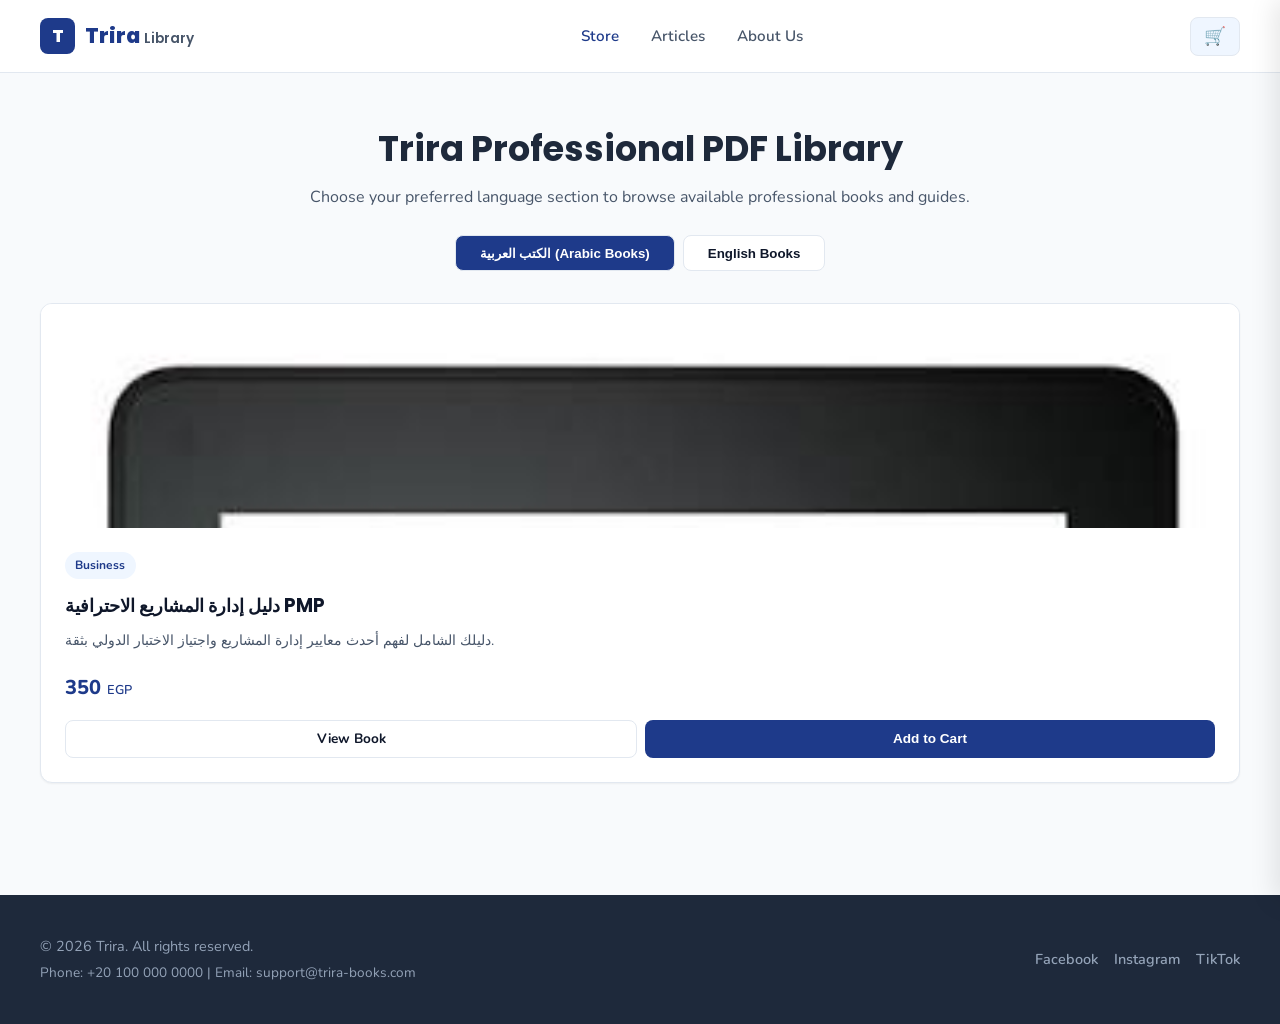
==== index.html @ 83dede48 "Add files via upload" ====
<!DOCTYPE html>
<html lang="en">
<head>
  <meta charset="UTF-8">
  <meta name="viewport" content="width=device-width, initial-scale=1.0">
  <title>Trira — Professional Digital PDF Library</title>
  <link rel="icon" type="image/svg+xml" href="favicon.svg">
  <link rel="preconnect" href="https://fonts.googleapis.com">
  <link rel="preconnect" href="https://fonts.gstatic.com" crossorigin>
  <link href="https://fonts.googleapis.com/css2?family=Nunito:wght@400;600;700;800&family=Poppins:wght@600;700;800&display=swap" rel="stylesheet">
  <link rel="stylesheet" href="css/style.css">
</head>
<body>
<header class="header">
    <div class="header__inner">
      <a href="index.html" class="logo" style="display: flex; align-items: center; gap: 0.6rem; text-decoration: none;">
        <div style="width: 2.2rem; height: 2.2rem; background: var(--teal); color: #fff; display: grid; place-items: center; border-radius: 0.5rem; font-weight: 800; font-size: 1.1rem; font-family: var(--font-heading);">T</div>
        <div style="font-size: 1.3rem; font-weight: 800; color: var(--teal); font-family: var(--font-heading);">Trira <span style="font-weight: 600; font-size: 0.85rem; color: var(--ink-soft);">Library</span></div>
      </a>
      <nav class="nav">
        <a href="index.html" class="is-active">Store</a>
        <a href="articles.html">Articles</a>
        <a href="about.html">About Us</a>
      </nav>
      <div class="header__actions">
        <button type="button" class="icon-btn" data-cart-toggle aria-label="Open cart">
          🛒 <span class="cart-count" style="display:none;">0</span>
        </button>
      </div>
    </div>
  </header>  <main class="section">
    <div class="container">
      <header class="page-hero" style="text-align: center; margin-bottom: 2rem;">
        <h1>Trira Professional PDF Library</h1>
        <p>Choose your preferred language section to browse available professional books and guides.</p>
        
        <!-- Language Switcher Tabs -->
        <div class="filters" style="justify-content: center; margin-top: 1.5rem; display: flex; gap: 0.5rem;">
          <button type="button" class="filter-btn is-active" id="btnAr" onclick="switchLang('ar', this)" style="padding: 0.6rem 1.5rem; border-radius: var(--radius-sm); font-weight: 700; cursor: pointer; border: 1px solid var(--line); background: var(--teal); color: #fff;">الكتب العربية (Arabic Books)</button>
          <button type="button" class="filter-btn" id="btnEn" onclick="switchLang('en', this)" style="padding: 0.6rem 1.5rem; border-radius: var(--radius-sm); font-weight: 700; cursor: pointer; border: 1px solid var(--line); background: #fff; color: var(--ink);">English Books</button>
        </div>
      </header>

      <!-- Books Grid -->
      <div class="grid grid--3" id="booksGrid">
        <!-- Books rendered dynamically -->
      </div>
    </div>
  </main>

  <!-- Cart Drawer -->
  <div class="drawer-overlay" id="drawerOverlay"></div>
  <aside class="cart-drawer" id="cartDrawer" aria-label="Shopping Cart" aria-hidden="true">
    <div class="cart-drawer__head">
      <h3>Your Cart</h3>
      <button type="button" class="icon-btn" id="closeCart">✕</button>
    </div>
    <div class="cart-drawer__list" id="cartList"></div>
    <div class="cart-drawer__foot" id="cartFoot" style="display: none;">
      <div class="cart-total">
        <span>Subtotal</span>
        <span id="cartTotal">0 EGP</span>
      </div>
      <button type="button" class="btn btn--primary" id="checkoutBtn">Place Order & Send Request</button>
    </div>
  </aside>

  <footer class="footer">
    <div class="container" style="display: flex; justify-content: space-between; align-items: center; flex-wrap: wrap; gap: 1rem;">
      <div>
        <p>© 2026 Trira. All rights reserved.</p>
        <p style="font-size: 0.85rem; margin-top: 0.25rem;">Phone: <span data-footer-phone></span> | Email: <span data-footer-email></span></p>
      </div>
      <div style="display: flex; gap: 1rem; align-items: center;">
        <a data-social-fb href="#" target="_blank" style="color: #94A3B8; text-decoration: none; font-weight: 600;">Facebook</a>
        <a data-social-ig href="#" target="_blank" style="color: #94A3B8; text-decoration: none; font-weight: 600;">Instagram</a>
        <a data-social-tt href="#" target="_blank" style="color: #94A3B8; text-decoration: none; font-weight: 600;">TikTok</a>
      </div>
    </div>
  </footer>

  <script src="js/data.js"></script>
  <script src="js/main.js"></script>
  <script>
    function switchLang(lang, btn) {
      document.querySelectorAll(".filter-btn").forEach(b => {
        b.classList.remove("is-active");
        b.style.background = "#fff";
        b.style.color = "var(--ink)";
      });
      btn.classList.add("is-active");
      btn.style.background = "var(--teal)";
      btn.style.color = "#fff";
      
      if (typeof window.renderBooksByLang === "function") {
        window.renderBooksByLang(lang);
      }
    }
  </script>
</body>
</html>
---- css/style.css ----
:root {
  --teal: #1E3A8A;
  --teal-dark: #1E293B;
  --teal-light: #EFF6FF;
  --accent: #3B82F6;
  --ink: #0F172A;
  --ink-soft: #475569;
  --bg: #F8FAFC;
  --bg-alt: #FFFFFF;
  --line: #E2E8F0;
  --radius: 0.75rem;
  --radius-sm: 0.5rem;
  --shadow-sm: 0 1px 2px 0 rgba(0, 0, 0, 0.05);
  --shadow: 0 10px 15px -3px rgba(0, 0, 0, 0.1);
  --font-heading: 'Poppins', sans-serif;
  --font-body: 'Nunito', sans-serif;
}

* { box-sizing: border-box; margin: 0; padding: 0; }
body {
  font-family: var(--font-body);
  background-color: var(--bg);
  color: var(--ink);
  line-height: 1.6;
}

.container { width: min(100% - 2.5rem, 1200px); margin-inline: auto; }

.header {
  background: var(--bg-alt);
  border-bottom: 1px solid var(--line);
  position: sticky;
  top: 0;
  z-index: 50;
}
.header__inner {
  display: flex;
  align-items: center;
  justify-content: space-between;
  height: 4.5rem;
  width: min(100% - 2.5rem, 1200px);
  margin-inline: auto;
}
.logo { font-weight: 800; font-size: 1.25rem; color: var(--teal); text-decoration: none; display: flex; align-items: center; gap: 0.5rem; }
.nav { display: flex; gap: 2rem; }
.nav a { color: var(--ink-soft); text-decoration: none; font-weight: 600; font-size: 0.95rem; transition: color 0.2s; }
.nav a:hover, .nav a.is-active { color: var(--teal); }

.header__actions { display: flex; gap: 1rem; align-items: center; }
.icon-btn { background: var(--teal-light); border: 1px solid var(--line); padding: 0.5rem 0.8rem; border-radius: var(--radius-sm); cursor: pointer; font-size: 1.1rem; position: relative; }
.cart-count { position: absolute; top: -5px; right: -5px; background: var(--teal); color: #fff; font-size: 0.7rem; width: 1.2rem; height: 1.2rem; display: grid; place-items: center; border-radius: 999px; font-weight: 700; }

.section { padding: 3rem 0; }
.page-hero h1 { font-family: var(--font-heading); font-size: 2.2rem; color: var(--teal-dark); margin-bottom: 0.5rem; }
.page-hero p { color: var(--ink-soft); }

.grid { display: grid; gap: 1.5rem; }
.grid--3 { grid-template-columns: repeat(auto-fit, minmax(300px, 1fr)); }

.product-card {
  background: var(--bg-alt);
  border: 1px solid var(--line);
  border-radius: var(--radius);
  overflow: hidden;
  display: flex;
  flex-direction: column;
  transition: transform 0.2s, box-shadow 0.2s;
  box-shadow: var(--shadow-sm);
}
.product-card:hover { transform: translateY(-3px); box-shadow: var(--shadow); }
.product-card__media { height: 14rem; background: var(--teal-light); display: grid; place-items: center; overflow: hidden; }
.product-card__media img { width: 100%; height: 100%; object-fit: cover; }
.product-card__body { padding: 1.5rem; display: flex; flex-direction: column; flex-grow: 1; }
.badge { display: inline-block; padding: 0.25rem 0.65rem; border-radius: 999px; background: var(--teal-light); color: var(--teal); font-size: 0.75rem; font-weight: 700; width: max-content; margin-bottom: 0.75rem; }
.product-card__body h3 { font-family: var(--font-heading); font-size: 1.15rem; margin-bottom: 0.5rem; color: var(--ink); }
.product-card__body p { color: var(--ink-soft); font-size: 0.9rem; margin-bottom: 1.25rem; flex-grow: 1; }
.product-card__price { font-size: 1.25rem; font-weight: 800; color: var(--teal); margin-bottom: 1rem; }
.product-card__price small { font-size: 0.8rem; font-weight: 600; }

.btn { display: inline-flex; align-items: center; justify-content: center; padding: 0.65rem 1.25rem; border-radius: var(--radius-sm); font-weight: 700; font-size: 0.9rem; cursor: pointer; border: 0; text-decoration: none; transition: background 0.2s; }
.btn--primary { background: var(--teal); color: #FFFFFF; }
.btn--primary:hover { background: var(--teal-dark); }
.btn--ghost { background: transparent; border: 1px solid var(--line); color: var(--ink); }
.btn--ghost:hover { background: var(--teal-light); border-color: var(--teal); color: var(--teal); }
.btn--sm { padding: 0.45rem 0.9rem; font-size: 0.85rem; }

.cart-drawer { position: fixed; inset: 0 auto 0 100%; width: min(100%, 400px); background: #fff; z-index: 100; box-shadow: -5px 0 25px rgba(0,0,0,0.1); transition: transform 0.3s ease; display: flex; flex-direction: column; }
.cart-drawer.is-open { transform: translateX(-100%); }
.drawer-overlay { position: fixed; inset: 0; background: rgba(15, 23, 42, 0.4); display: none; z-index: 90; backdrop-filter: blur(4px); }
.drawer-overlay.is-open { display: block; }
.cart-drawer__head { padding: 1.25rem 1.5rem; border-bottom: 1px solid var(--line); display: flex; justify-content: space-between; align-items: center; }
.cart-drawer__list { padding: 1.5rem; overflow-y: auto; flex-grow: 1; }
.cart-item { display: flex; gap: 1rem; margin-bottom: 1rem; padding-bottom: 1rem; border-bottom: 1px solid var(--line); align-items: center; }
.cart-item img { width: 3.5rem; height: 3.5rem; object-fit: cover; border-radius: 4px; }
.cart-item h4 { font-size: 0.95rem; margin-bottom: 0.2rem; }
.cart-drawer__foot { padding: 1.5rem; border-top: 1px solid var(--line); background: var(--bg); display: grid; gap: 1rem; }
.cart-total { display: flex; justify-content: space-between; font-weight: 800; font-size: 1.1rem; }
.qty { display: flex; align-items: center; gap: 0.5rem; margin-top: 0.4rem; }
.btn-qty { width: 1.5rem; height: 1.5rem; background: #fff; border: 1px solid var(--line); border-radius: 4px; cursor: pointer; font-weight: 700; }

.footer { background: var(--teal-dark); color: #94A3B8; padding: 2.5rem 0; margin-top: 4rem; font-size: 0.9rem; }
.footer__copy { display: flex; justify-content: space-between; align-items: center; }
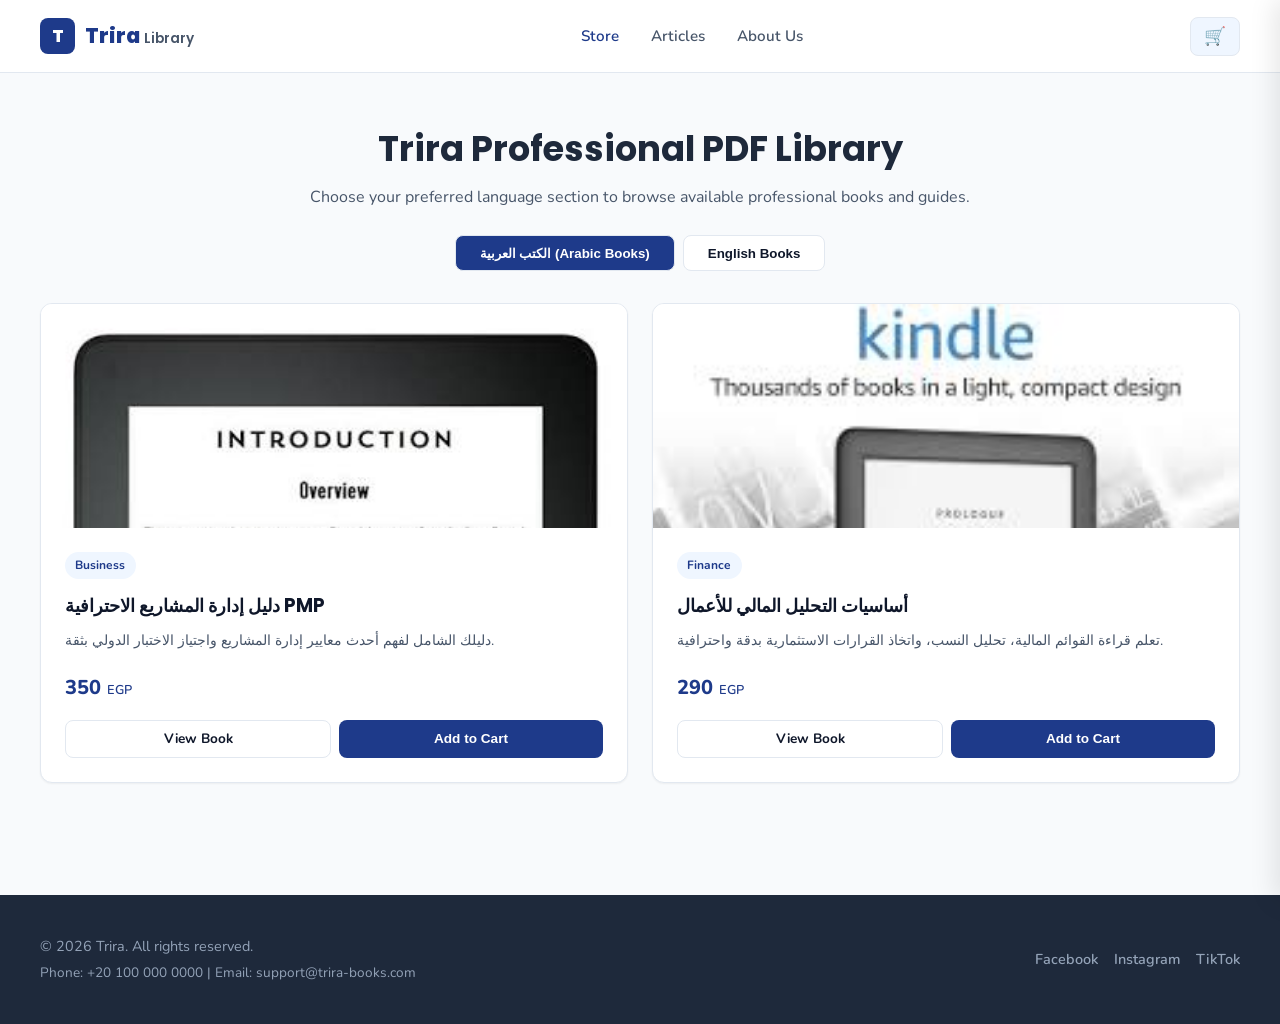
==== commit 8d157b82: "Add files via upload" ====
--- a/index.html
+++ b/index.html
@@ -11,7 +11,8 @@
   <link rel="stylesheet" href="css/style.css">
 </head>
 <body>
-<header class="header">
+  <!-- Header -->
+  <header class="header">
     <div class="header__inner">
       <a href="index.html" class="logo" style="display: flex; align-items: center; gap: 0.6rem; text-decoration: none;">
         <div style="width: 2.2rem; height: 2.2rem; background: var(--teal); color: #fff; display: grid; place-items: center; border-radius: 0.5rem; font-weight: 800; font-size: 1.1rem; font-family: var(--font-heading);">T</div>
@@ -28,7 +29,9 @@
         </button>
       </div>
     </div>
-  </header>  <main class="section">
+  </header>
+
+  <main class="section">
     <div class="container">
       <header class="page-hero" style="text-align: center; margin-bottom: 2rem;">
         <h1>Trira Professional PDF Library</h1>
@@ -65,6 +68,7 @@
     </div>
   </aside>
 
+  <!-- Footer -->
   <footer class="footer">
     <div class="container" style="display: flex; justify-content: space-between; align-items: center; flex-wrap: wrap; gap: 1rem;">
       <div>
@@ -88,10 +92,11 @@
         b.style.background = "#fff";
         b.style.color = "var(--ink)";
       });
-      btn.classList.add("is-active");
-      btn.style.background = "var(--teal)";
-      btn.style.color = "#fff";
-      
+      if (btn) {
+        btn.classList.add("is-active");
+        btn.style.background = "var(--teal)";
+        btn.style.color = "#fff";
+      }
       if (typeof window.renderBooksByLang === "function") {
         window.renderBooksByLang(lang);
       }
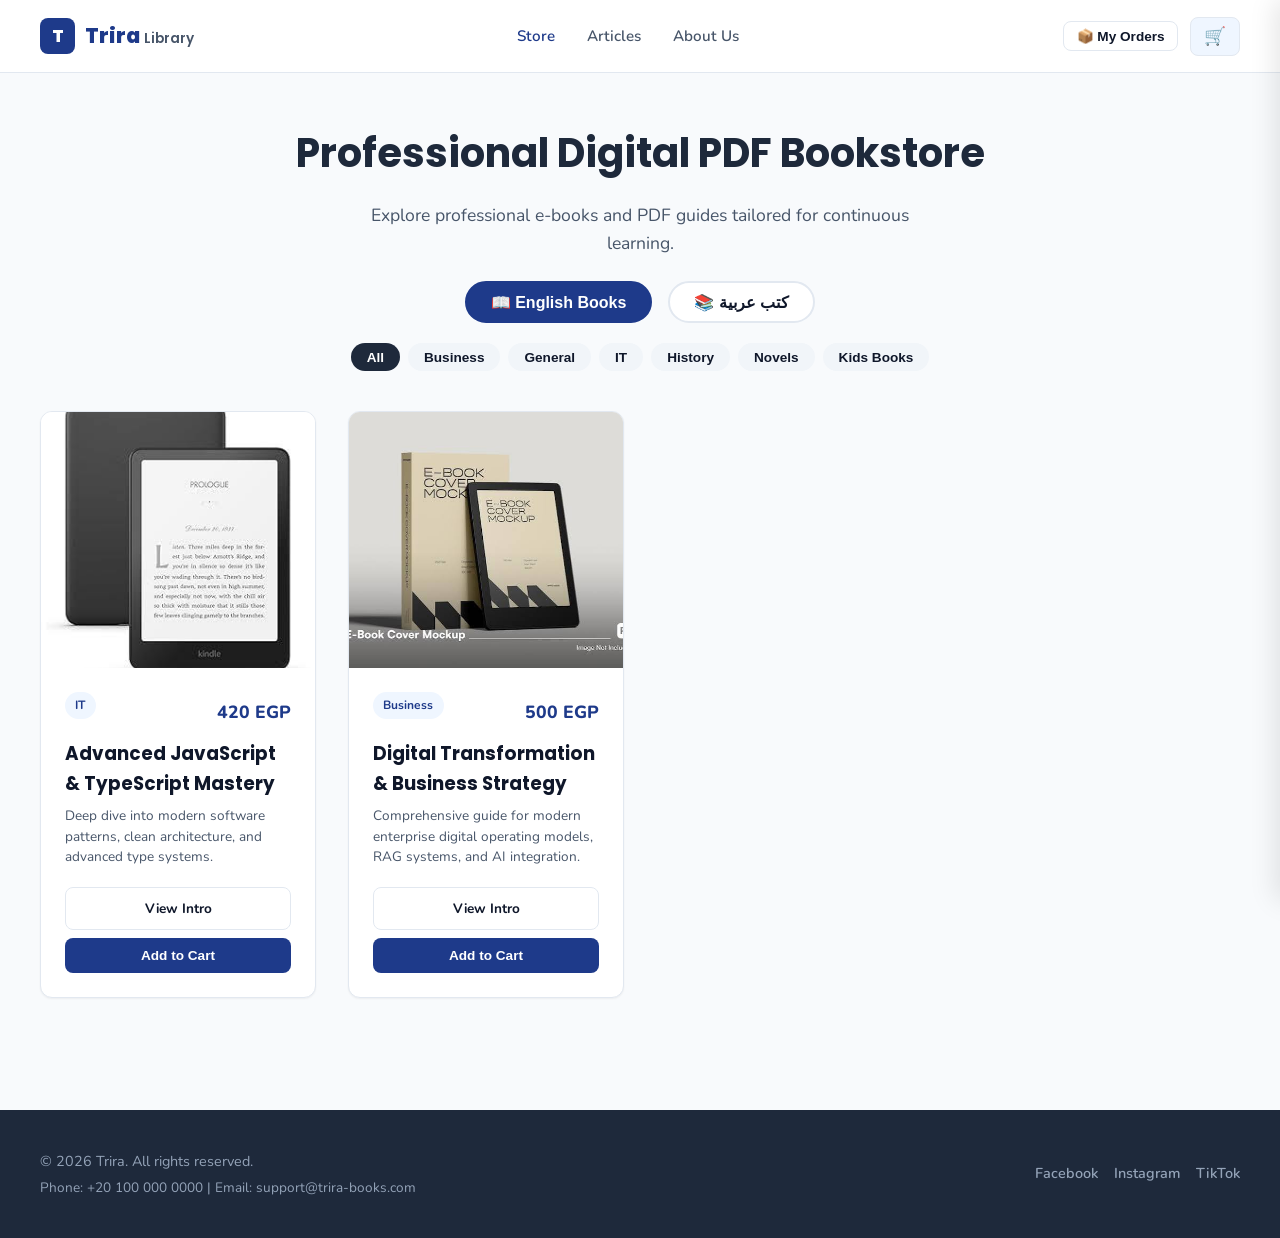
==== commit b4f91112: "Add files via upload" ====
--- a/index.html
+++ b/index.html
@@ -3,7 +3,7 @@
 <head>
   <meta charset="UTF-8">
   <meta name="viewport" content="width=device-width, initial-scale=1.0">
-  <title>Trira — Professional Digital PDF Library</title>
+  <title>Trira Library — Professional PDF Digital Library & Books</title>
   <link rel="icon" type="image/svg+xml" href="favicon.svg">
   <link rel="preconnect" href="https://fonts.googleapis.com">
   <link rel="preconnect" href="https://fonts.gstatic.com" crossorigin>
@@ -23,7 +23,8 @@
         <a href="articles.html">Articles</a>
         <a href="about.html">About Us</a>
       </nav>
-      <div class="header__actions">
+      <div class="header__actions" style="display: flex; gap: 0.75rem; align-items: center;">
+        <button type="button" class="btn btn--ghost" onclick="showMyOrdersModal()" style="font-size: 0.85rem; padding: 0.4rem 0.8rem;">📦 My Orders</button>
         <button type="button" class="icon-btn" data-cart-toggle aria-label="Open cart">
           🛒 <span class="cart-count" style="display:none;">0</span>
         </button>
@@ -31,22 +32,30 @@
     </div>
   </header>
 
-  <main class="section">
+  <!-- Hero Section -->
+  <section class="section" style="padding-top: 3rem; padding-bottom: 1.5rem; text-align: center;">
     <div class="container">
-      <header class="page-hero" style="text-align: center; margin-bottom: 2rem;">
-        <h1>Trira Professional PDF Library</h1>
-        <p>Choose your preferred language section to browse available professional books and guides.</p>
-        
-        <!-- Language Switcher Tabs -->
-        <div class="filters" style="justify-content: center; margin-top: 1.5rem; display: flex; gap: 0.5rem;">
-          <button type="button" class="filter-btn is-active" id="btnAr" onclick="switchLang('ar', this)" style="padding: 0.6rem 1.5rem; border-radius: var(--radius-sm); font-weight: 700; cursor: pointer; border: 1px solid var(--line); background: var(--teal); color: #fff;">الكتب العربية (Arabic Books)</button>
-          <button type="button" class="filter-btn" id="btnEn" onclick="switchLang('en', this)" style="padding: 0.6rem 1.5rem; border-radius: var(--radius-sm); font-weight: 700; cursor: pointer; border: 1px solid var(--line); background: #fff; color: var(--ink);">English Books</button>
-        </div>
-      </header>
-
-      <!-- Books Grid -->
-      <div class="grid grid--3" id="booksGrid">
-        <!-- Books rendered dynamically -->
+      <h1 style="font-size: 2.5rem; font-family: var(--font-heading); color: var(--teal-dark); margin-bottom: 1rem;">Professional Digital PDF Bookstore</h1>
+      <p style="color: var(--ink-soft); font-size: 1.1rem; max-width: 600px; margin: 0 auto 1.5rem;">Explore professional e-books and PDF guides tailored for continuous learning.</p>
+      
+      <!-- Language Filter Buttons -->
+      <div style="display: flex; justify-content: center; gap: 1rem; margin-top: 1.5rem;">
+        <button type="button" class="filter-lang-btn is-active" onclick="setLanguageFilter('en', this)" style="padding: 0.6rem 1.5rem; border-radius: 2rem; border: 2px solid var(--teal); background: var(--teal); color: #fff; font-weight: 700; cursor: pointer; font-size: 1rem;">📖 English Books</button>
+        <button type="button" class="filter-lang-btn" onclick="setLanguageFilter('ar', this)" style="padding: 0.6rem 1.5rem; border-radius: 2rem; border: 2px solid var(--line); background: #fff; color: var(--ink); font-weight: 700; cursor: pointer; font-size: 1rem;">📚 كتب عربية</button>
+      </div>
+
+      <!-- Category Filter Bar -->
+      <div id="categoryFilterBar" style="display: flex; justify-content: center; gap: 0.5rem; flex-wrap: wrap; margin-top: 1.25rem;">
+        <!-- Dynamic Category Pills -->
+      </div>
+    </div>
+  </section>
+
+  <!-- Store Products Grid -->
+  <main class="section" style="padding-top: 1rem;">
+    <div class="container">
+      <div id="productsGrid" style="display: grid; grid-template-columns: repeat(auto-fill, minmax(260px, 1fr)); gap: 2rem;">
+        <!-- Rendered dynamically -->
       </div>
     </div>
   </main>
@@ -83,24 +92,116 @@
     </div>
   </footer>
 
-  <script src="js/data.js"></script>
-  <script src="js/main.js"></script>
+  <script src="js/data.js?v=2.7"></script>
+  <script src="js/main.js?v=2.7"></script>
   <script>
-    function switchLang(lang, btn) {
-      document.querySelectorAll(".filter-btn").forEach(b => {
-        b.classList.remove("is-active");
-        b.style.background = "#fff";
-        b.style.color = "var(--ink)";
+    let activeLang = 'en';
+    let activeCategory = 'all';
+
+    const categoriesMap = {
+      ar: [
+        { id: 'all', label: 'الكل' },
+        { id: 'Business', label: 'إدارة الأعمال' },
+        { id: 'General', label: 'عام' },
+        { id: 'IT', label: 'تكنولوجيا المعلومات' },
+        { id: 'History', label: 'تاريخ' },
+        { id: 'Novels', label: 'روايات' },
+        { id: 'Kids Books', label: 'كتب أطفال' }
+      ],
+      en: [
+        { id: 'all', label: 'All' },
+        { id: 'Business', label: 'Business' },
+        { id: 'General', label: 'General' },
+        { id: 'IT', label: 'IT' },
+        { id: 'History', label: 'History' },
+        { id: 'Novels', label: 'Novels' },
+        { id: 'Kids Books', label: 'Kids Books' }
+      ]
+    };
+
+    function setLanguageFilter(lang, btn) {
+      activeLang = lang;
+      activeCategory = 'all';
+      
+      document.querySelectorAll('.filter-lang-btn').forEach(b => {
+        b.style.background = '#fff';
+        b.style.color = 'var(--ink)';
+        b.style.borderColor = 'var(--line)';
       });
-      if (btn) {
-        btn.classList.add("is-active");
-        btn.style.background = "var(--teal)";
-        btn.style.color = "#fff";
+      btn.style.background = 'var(--teal)';
+      btn.style.color = '#fff';
+      btn.style.borderColor = 'var(--teal)';
+
+      renderCategoryPills();
+      renderFilteredProducts();
+    }
+
+    function setCategoryFilter(cat, btn) {
+      activeCategory = cat;
+      document.querySelectorAll('.cat-pill').forEach(p => {
+        p.style.background = '#f1f5f9';
+        p.style.color = 'var(--ink)';
+      });
+      btn.style.background = 'var(--teal-dark)';
+      btn.style.color = '#fff';
+      renderFilteredProducts();
+    }
+
+    function renderCategoryPills() {
+      const bar = document.getElementById("categoryFilterBar");
+      const cats = categoriesMap[activeLang] || [];
+
+      bar.innerHTML = cats.map(c => `
+        <button type="button" class="cat-pill" onclick="setCategoryFilter('${c.id}', this)" style="padding: 0.4rem 1rem; border-radius: 1.5rem; border: none; background: ${c.id === activeCategory ? 'var(--teal-dark)' : '#f1f5f9'}; color: ${c.id === activeCategory ? '#fff' : 'var(--ink)'}; font-size: 0.85rem; font-weight: 600; cursor: pointer; transition: all 0.2s;">
+          ${c.label}
+        </button>
+      `).join("");
+    }
+
+    function renderFilteredProducts() {
+      const grid = document.getElementById("productsGrid");
+      if (!grid) return;
+
+      const products = typeof getProducts === "function" ? getProducts() : [];
+      let filtered = products.filter(p => (p.lang || 'en') === activeLang);
+
+      if (activeCategory !== 'all') {
+        filtered = filtered.filter(p => p.category === activeCategory);
       }
-      if (typeof window.renderBooksByLang === "function") {
-        window.renderBooksByLang(lang);
+
+      if (filtered.length === 0) {
+        grid.innerHTML = `<p style="text-align:center; color:var(--ink-soft); grid-column:1/-1; padding:3rem;">No books available in this section.</p>`;
+        return;
       }
-    }
+
+      grid.innerHTML = filtered.map(p => `
+        <article class="product-card" style="display:flex; flex-direction:column;">
+          <a href="product.html?id=${p.id}" class="product-card__media" style="height: 16rem; display: block;">
+            <img src="${p.image}" alt="${p.title}" loading="lazy" style="width:100%; height:100%; object-fit:cover;">
+          </a>
+          <div class="product-card__body" style="padding: 1.5rem; display:flex; flex-direction:column; flex:1;">
+            <div style="display:flex; justify-content:space-between; align-items:center; margin-bottom: 0.5rem;">
+              <span class="badge">${p.category || 'General'}</span>
+              <span style="font-weight:800; color:var(--teal); font-size:1.1rem;">${p.price} EGP</span>
+            </div>
+            <h3 style="font-size: 1.15rem; margin-bottom: 0.5rem; font-family:var(--font-heading);">
+              <a href="product.html?id=${p.id}" style="color:inherit; text-decoration:none;">${p.title}</a>
+            </h3>
+            <p style="color:var(--ink-soft); font-size:0.85rem; margin-bottom: 1.25rem; line-height:1.5;">${p.introduction || p.description || ''}</p>
+            
+            <div style="display:flex; flex-direction:column; gap:0.5rem; margin-top:auto;">
+              <a href="product.html?id=${p.id}" class="btn btn--ghost" style="width:100%; text-align:center; padding: 0.6rem; font-size: 0.85rem; text-decoration:none;">View Intro</a>
+              <button type="button" class="btn btn--primary" onclick="addToCart(${p.id})" style="width:100%; padding: 0.6rem; font-size: 0.85rem;">Add to Cart</button>
+            </div>
+          </div>
+        </article>
+      `).join("");
+    }
+
+    window.addEventListener('DOMContentLoaded', () => {
+      renderCategoryPills();
+      renderFilteredProducts();
+    });
   </script>
 </body>
 </html>
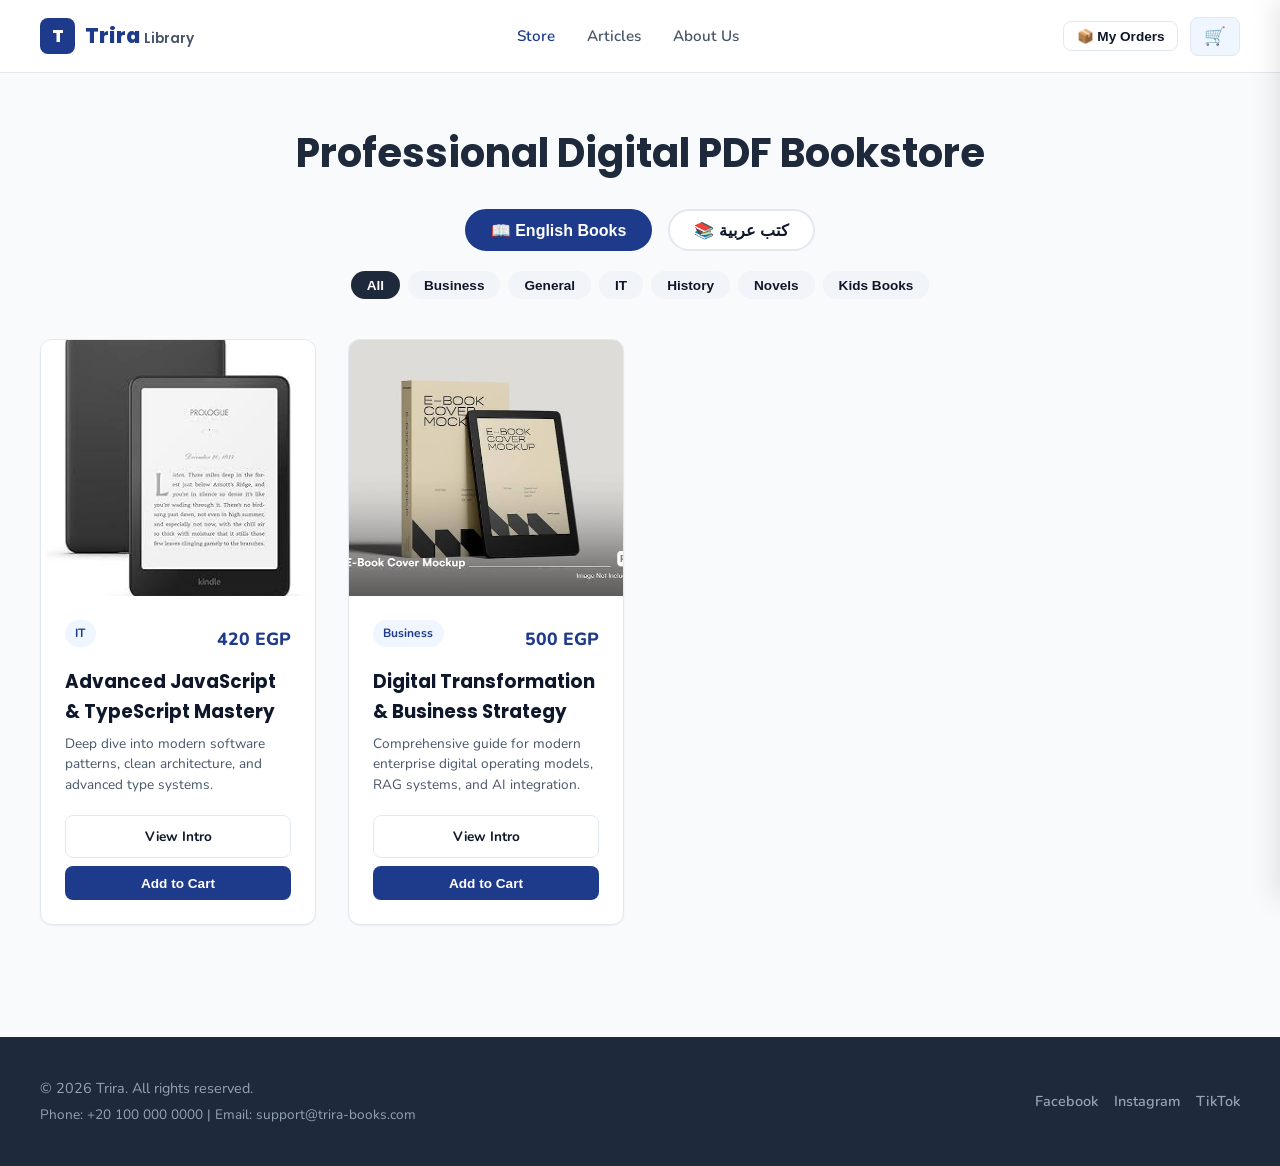
==== commit 45f0257d: "Add files via upload" ====
--- a/index.html
+++ b/index.html
@@ -35,11 +35,10 @@
   <!-- Hero Section -->
   <section class="section" style="padding-top: 3rem; padding-bottom: 1.5rem; text-align: center;">
     <div class="container">
-      <h1 style="font-size: 2.5rem; font-family: var(--font-heading); color: var(--teal-dark); margin-bottom: 1rem;">Professional Digital PDF Bookstore</h1>
-      <p style="color: var(--ink-soft); font-size: 1.1rem; max-width: 600px; margin: 0 auto 1.5rem;">Explore professional e-books and PDF guides tailored for continuous learning.</p>
+      <h1 style="font-size: 2.5rem; font-family: var(--font-heading); color: var(--teal-dark); margin-bottom: 1.5rem;">Professional Digital PDF Bookstore</h1>
       
-      <!-- Language Filter Buttons -->
-      <div style="display: flex; justify-content: center; gap: 1rem; margin-top: 1.5rem;">
+      <!-- Language Filter Buttons (English on Left, Arabic on Right) -->
+      <div style="display: flex; justify-content: center; gap: 1rem; margin-top: 1rem;">
         <button type="button" class="filter-lang-btn is-active" onclick="setLanguageFilter('en', this)" style="padding: 0.6rem 1.5rem; border-radius: 2rem; border: 2px solid var(--teal); background: var(--teal); color: #fff; font-weight: 700; cursor: pointer; font-size: 1rem;">📖 English Books</button>
         <button type="button" class="filter-lang-btn" onclick="setLanguageFilter('ar', this)" style="padding: 0.6rem 1.5rem; border-radius: 2rem; border: 2px solid var(--line); background: #fff; color: var(--ink); font-weight: 700; cursor: pointer; font-size: 1rem;">📚 كتب عربية</button>
       </div>
@@ -92,8 +91,8 @@
     </div>
   </footer>
 
-  <script src="js/data.js?v=2.7"></script>
-  <script src="js/main.js?v=2.7"></script>
+  <script src="js/data.js?v=3.0"></script>
+  <script src="js/main.js?v=3.0"></script>
   <script>
     let activeLang = 'en';
     let activeCategory = 'all';
@@ -163,10 +162,17 @@
       if (!grid) return;
 
       const products = typeof getProducts === "function" ? getProducts() : [];
-      let filtered = products.filter(p => (p.lang || 'en') === activeLang);
+      
+      let filtered = products.filter(p => {
+        const pLang = (p.lang || 'en').trim().toLowerCase();
+        return pLang === activeLang.toLowerCase();
+      });
 
       if (activeCategory !== 'all') {
-        filtered = filtered.filter(p => p.category === activeCategory);
+        filtered = filtered.filter(p => {
+          const pCat = (p.category || '').trim().toLowerCase();
+          return pCat === activeCategory.trim().toLowerCase();
+        });
       }
 
       if (filtered.length === 0) {
